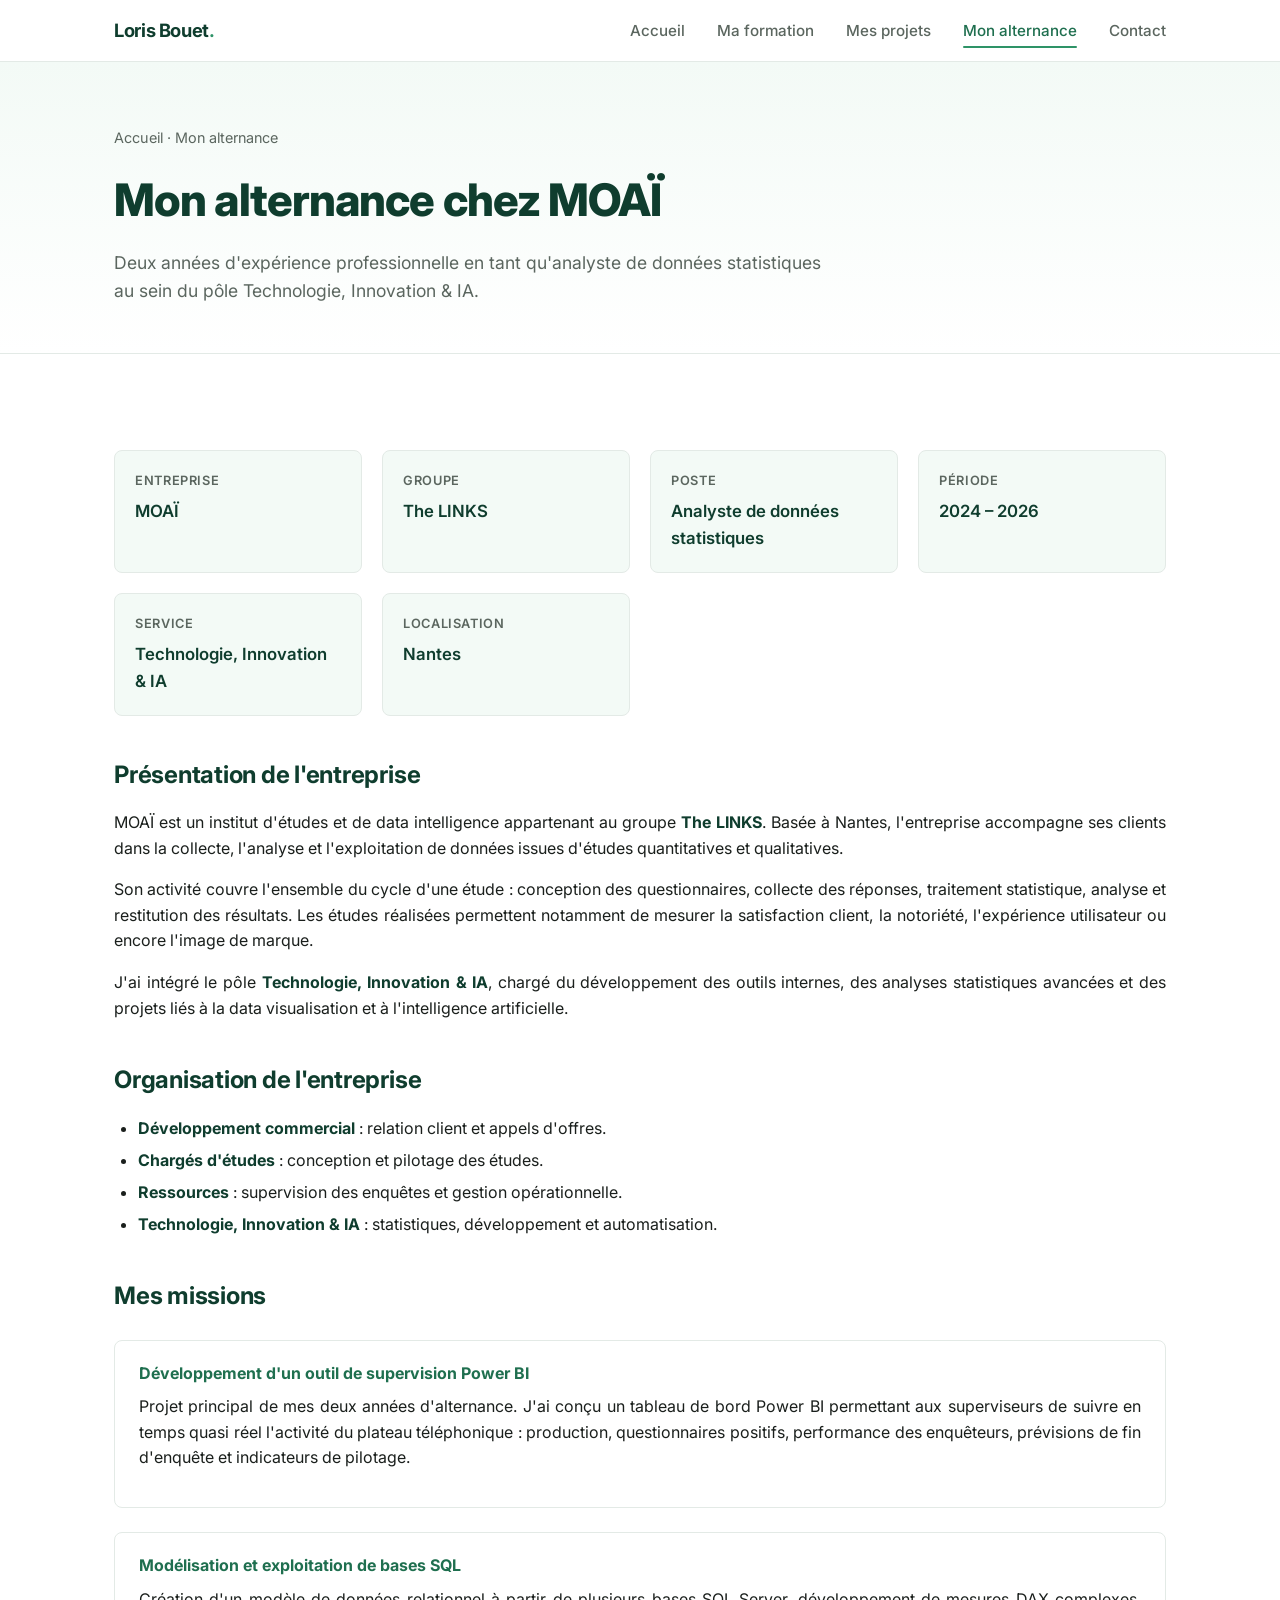
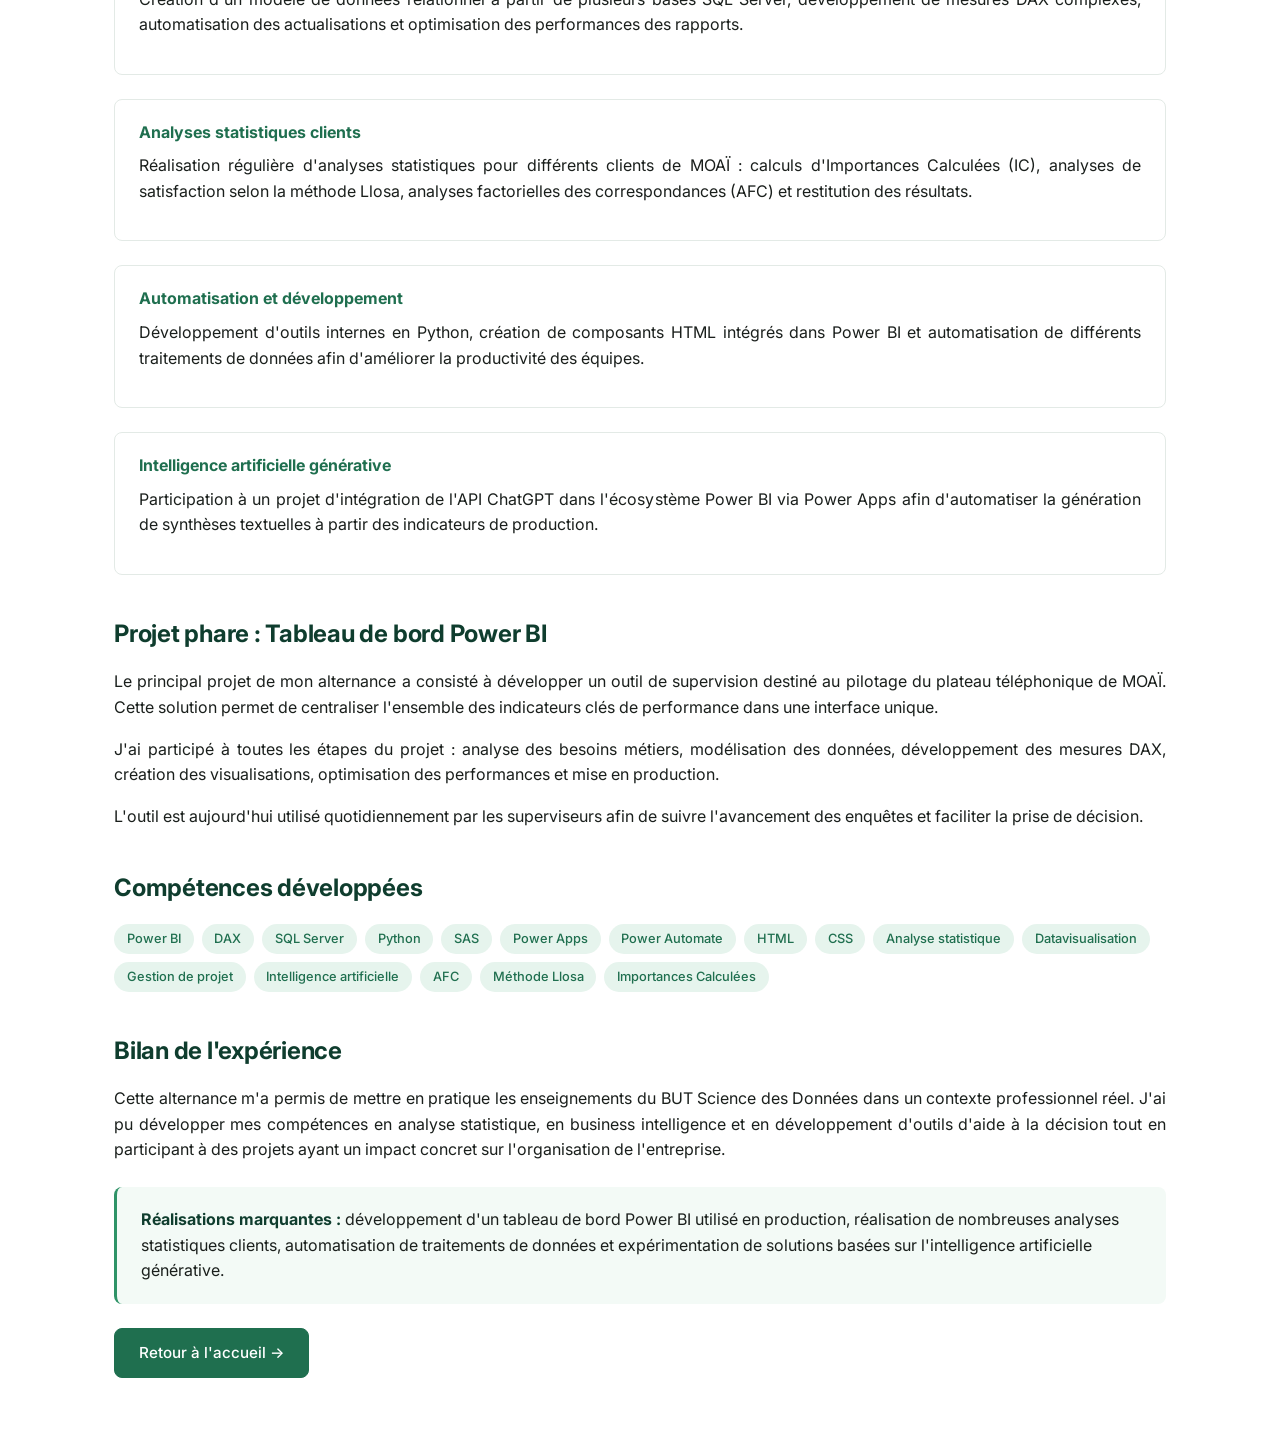
==== alternance.html @ 18eb28b9 "Initial commit" ====
<!DOCTYPE html>
<html lang="fr">
<head>
  <meta charset="UTF-8">
  <meta name="viewport" content="width=device-width, initial-scale=1.0">
  <title>Mon alternance — Loris Bouet</title>
  <link rel="preconnect" href="https://fonts.googleapis.com">
  <link rel="preconnect" href="https://fonts.gstatic.com" crossorigin>
  <link href="https://fonts.googleapis.com/css2?family=Inter:wght@400;500;600;700;800&display=swap" rel="stylesheet">
  <link rel="stylesheet" href="css/style.css">
</head>
<body>

  <nav class="navbar">
    <div class="navbar-inner">
      <a href="index.html" class="brand">Loris Bouet<span class="dot">.</span></a>
      <button class="nav-toggle" aria-label="Menu" onclick="document.getElementById('nav-links').classList.toggle('open')">☰</button>
      <ul class="nav-links" id="nav-links">
        <li><a href="index.html">Accueil</a></li>
        <li><a href="formation.html">Ma formation</a></li>
        <li><a href="projets.html">Mes projets</a></li>
        <li><a href="alternance.html" class="active">Mon alternance</a></li>
        <li><a href="contact.html">Contact</a></li>
      </ul>
    </div>
  </nav>

  <header class="page-header">
    <div class="container">
      <div class="breadcrumb"><a href="index.html">Accueil</a> · Mon alternance</div>
      <h1>Mon alternance chez MOAÏ</h1>
      <p>Deux années d'expérience professionnelle en tant qu'analyste de données statistiques au sein du pôle Technologie, Innovation & IA.</p>
    </div>
  </header>

  <main class="section">
    <div class="container content">

      <div class="info-grid">
        <div class="info-cell">
          <div class="label">Entreprise</div>
          <div class="value">MOAÏ</div>
        </div>
        <div class="info-cell">
          <div class="label">Groupe</div>
          <div class="value">The LINKS</div>
        </div>
        <div class="info-cell">
          <div class="label">Poste</div>
          <div class="value">Analyste de données statistiques</div>
        </div>
        <div class="info-cell">
          <div class="label">Période</div>
          <div class="value">2024 – 2026</div>
        </div>
        <div class="info-cell">
          <div class="label">Service</div>
          <div class="value">Technologie, Innovation & IA</div>
        </div>
        <div class="info-cell">
          <div class="label">Localisation</div>
          <div class="value">Nantes</div>
        </div>
      </div>

      <h2>Présentation de l'entreprise</h2>

      <p>
        MOAÏ est un institut d'études et de data intelligence appartenant au groupe
        <strong>The LINKS</strong>. Basée à Nantes, l'entreprise accompagne ses clients dans
        la collecte, l'analyse et l'exploitation de données issues d'études quantitatives
        et qualitatives.
      </p>

      <p>
        Son activité couvre l'ensemble du cycle d'une étude : conception des questionnaires,
        collecte des réponses, traitement statistique, analyse et restitution des résultats.
        Les études réalisées permettent notamment de mesurer la satisfaction client, la
        notoriété, l'expérience utilisateur ou encore l'image de marque.
      </p>

      <p>
        J'ai intégré le pôle <strong>Technologie, Innovation & IA</strong>, chargé du
        développement des outils internes, des analyses statistiques avancées et des projets
        liés à la data visualisation et à l'intelligence artificielle.
      </p>

      <h2>Organisation de l'entreprise</h2>

      <ul>
        <li><strong>Développement commercial</strong> : relation client et appels d'offres.</li>
        <li><strong>Chargés d'études</strong> : conception et pilotage des études.</li>
        <li><strong>Ressources</strong> : supervision des enquêtes et gestion opérationnelle.</li>
        <li><strong>Technologie, Innovation & IA</strong> : statistiques, développement et automatisation.</li>
      </ul>

      <h2>Mes missions</h2>

      <div class="semester">
        <h4>Développement d'un outil de supervision Power BI</h4>
        <p>
          Projet principal de mes deux années d'alternance. J'ai conçu un tableau de bord
          Power BI permettant aux superviseurs de suivre en temps quasi réel l'activité du
          plateau téléphonique : production, questionnaires positifs, performance des
          enquêteurs, prévisions de fin d'enquête et indicateurs de pilotage.
        </p>
      </div>

      <div class="semester">
        <h4>Modélisation et exploitation de bases SQL</h4>
        <p>
          Création d'un modèle de données relationnel à partir de plusieurs bases SQL Server,
          développement de mesures DAX complexes, automatisation des actualisations et
          optimisation des performances des rapports.
        </p>
      </div>

      <div class="semester">
        <h4>Analyses statistiques clients</h4>
        <p>
          Réalisation régulière d'analyses statistiques pour différents clients de MOAÏ :
          calculs d'Importances Calculées (IC), analyses de satisfaction selon la méthode
          Llosa, analyses factorielles des correspondances (AFC) et restitution des résultats.
        </p>
      </div>

      <div class="semester">
        <h4>Automatisation et développement</h4>
        <p>
          Développement d'outils internes en Python, création de composants HTML intégrés
          dans Power BI et automatisation de différents traitements de données afin
          d'améliorer la productivité des équipes.
        </p>
      </div>

      <div class="semester">
        <h4>Intelligence artificielle générative</h4>
        <p>
          Participation à un projet d'intégration de l'API ChatGPT dans l'écosystème Power BI
          via Power Apps afin d'automatiser la génération de synthèses textuelles à partir
          des indicateurs de production.
        </p>
      </div>

      <h2>Projet phare : Tableau de bord Power BI</h2>

      <p>
        Le principal projet de mon alternance a consisté à développer un outil de supervision
        destiné au pilotage du plateau téléphonique de MOAÏ. Cette solution permet de
        centraliser l'ensemble des indicateurs clés de performance dans une interface unique.
      </p>

      <p>
        J'ai participé à toutes les étapes du projet : analyse des besoins métiers,
        modélisation des données, développement des mesures DAX, création des visualisations,
        optimisation des performances et mise en production.
      </p>

      <p>
        L'outil est aujourd'hui utilisé quotidiennement par les superviseurs afin de suivre
        l'avancement des enquêtes et faciliter la prise de décision.
      </p>

      <h2>Compétences développées</h2>

      <div class="tags">
        <span class="tag">Power BI</span>
        <span class="tag">DAX</span>
        <span class="tag">SQL Server</span>
        <span class="tag">Python</span>
        <span class="tag">SAS</span>
        <span class="tag">Power Apps</span>
        <span class="tag">Power Automate</span>
        <span class="tag">HTML</span>
        <span class="tag">CSS</span>
        <span class="tag">Analyse statistique</span>
        <span class="tag">Datavisualisation</span>
        <span class="tag">Gestion de projet</span>
        <span class="tag">Intelligence artificielle</span>
        <span class="tag">AFC</span>
        <span class="tag">Méthode Llosa</span>
        <span class="tag">Importances Calculées</span>
      </div>

      <h2>Bilan de l'expérience</h2>

      <p>
        Cette alternance m'a permis de mettre en pratique les enseignements du BUT Science
        des Données dans un contexte professionnel réel. J'ai pu développer mes compétences
        en analyse statistique, en business intelligence et en développement d'outils d'aide
        à la décision tout en participant à des projets ayant un impact concret sur
        l'organisation de l'entreprise.
      </p>

      <div class="info-box">
        <strong>Réalisations marquantes :</strong> développement d'un tableau de bord Power BI
        utilisé en production, réalisation de nombreuses analyses statistiques clients,
        automatisation de traitements de données et expérimentation de solutions basées sur
        l'intelligence artificielle générative.
      </div>

      <div class="btn-row">
        <a href="index.html" class="btn">Retour à l'accueil →</a>
      </div>

    </div>
  </main>

</body>
</html>
---- css/style.css ----
/* =====================================================
   Portfolio Loris Bouet — Thème minimaliste vert
   ===================================================== */

:root {
  --green-900: #0f3d2e;
  --green-700: #1f6f4f;
  --green-500: #2e9367;
  --green-400: #4cb185;
  --green-100: #e6f4ed;
  --green-50: #f3faf6;
  --bg: #ffffff;
  --text: #1a1f1c;
  --text-soft: #5b665f;
  --border: #e3eae6;
  --shadow: 0 2px 12px rgba(15, 61, 46, 0.06);
  --shadow-lg: 0 8px 30px rgba(15, 61, 46, 0.10);
  --radius: 12px;
  --radius-sm: 8px;
  --max-width: 1100px;
  --font: 'Inter', -apple-system, BlinkMacSystemFont, 'Segoe UI', Roboto, 'Helvetica Neue', Arial, sans-serif;
}

* {
  box-sizing: border-box;
  margin: 0;
  padding: 0;
}

html {
  scroll-behavior: smooth;
}

body {
  font-family: var(--font);
  color: var(--text);
  background: var(--bg);
  line-height: 1.6;
  -webkit-font-smoothing: antialiased;
  font-size: 16px;
}

a {
  color: var(--green-700);
  text-decoration: none;
  transition: color 0.2s ease;
}

a:hover {
  color: var(--green-500);
}

img {
  max-width: 100%;
  display: block;
}

/* =====================================================
   Navigation
   ===================================================== */
.navbar {
  position: sticky;
  top: 0;
  z-index: 100;
  background: rgba(255, 255, 255, 0.85);
  backdrop-filter: blur(10px);
  -webkit-backdrop-filter: blur(10px);
  border-bottom: 1px solid var(--border);
}

.navbar-inner {
  max-width: var(--max-width);
  margin: 0 auto;
  padding: 1rem 1.5rem;
  display: flex;
  align-items: center;
  justify-content: space-between;
}

.brand {
  font-weight: 700;
  font-size: 1.15rem;
  color: var(--green-900);
  letter-spacing: -0.02em;
}

.brand .dot {
  color: var(--green-500);
}

.nav-links {
  list-style: none;
  display: flex;
  gap: 2rem;
}

.nav-links a {
  color: var(--text-soft);
  font-weight: 500;
  font-size: 0.95rem;
  position: relative;
  padding: 0.25rem 0;
}

.nav-links a:hover,
.nav-links a.active {
  color: var(--green-700);
}

.nav-links a.active::after {
  content: "";
  position: absolute;
  left: 0;
  right: 0;
  bottom: -4px;
  height: 2px;
  background: var(--green-500);
  border-radius: 2px;
}

.nav-toggle {
  display: none;
  background: none;
  border: none;
  cursor: pointer;
  font-size: 1.5rem;
  color: var(--green-900);
}

@media (max-width: 760px) {
  .nav-toggle {
    display: block;
  }
  .nav-links {
    display: none;
    position: absolute;
    top: 100%;
    left: 0;
    right: 0;
    background: white;
    flex-direction: column;
    padding: 1rem 1.5rem;
    gap: 1rem;
    border-bottom: 1px solid var(--border);
  }
  .nav-links.open {
    display: flex;
  }
}

/* =====================================================
   Layout
   ===================================================== */
.container {
  max-width: var(--max-width);
  margin: 0 auto;
  padding: 0 1.5rem;
}

.section {
  padding: 4rem 0;
}

.section-title {
  font-size: 2rem;
  font-weight: 700;
  color: var(--green-900);
  margin-bottom: 0.5rem;
  letter-spacing: -0.02em;
}

.section-subtitle {
  color: var(--text-soft);
  font-size: 1.05rem;
  margin-bottom: 2.5rem;
}

/* =====================================================
   Hero (page d'accueil)
   ===================================================== */
.hero {
  padding: 6rem 0 4rem;
  background: linear-gradient(180deg, var(--green-50) 0%, #ffffff 100%);
}

.hero-inner {
  max-width: var(--max-width);
  margin: 0 auto;
  padding: 0 1.5rem;
  text-align: center;
}

.hero-eyebrow {
  display: inline-block;
  padding: 0.4rem 1rem;
  border-radius: 999px;
  background: var(--green-100);
  color: var(--green-700);
  font-size: 0.85rem;
  font-weight: 500;
  margin-bottom: 1.5rem;
}

.hero h1 {
  font-size: clamp(2.2rem, 5vw, 3.6rem);
  font-weight: 800;
  letter-spacing: -0.03em;
  color: var(--green-900);
  line-height: 1.1;
  margin-bottom: 1rem;
}

.hero h1 .accent {
  color: var(--green-500);
}

.hero p {
  max-width: 640px;
  margin: 0 auto 2.5rem;
  font-size: 1.1rem;
  color: var(--text-soft);
}

/* =====================================================
   Cards grid (accueil + projets)
   ===================================================== */
.card-grid {
  display: grid;
  grid-template-columns: repeat(auto-fill, minmax(260px, 1fr));
  gap: 1.5rem;
}

.card {
  display: block;
  padding: 1.75rem;
  background: white;
  border: 1px solid var(--border);
  border-radius: var(--radius);
  transition: all 0.25s ease;
  color: inherit;
  text-decoration: none;
  position: relative;
  overflow: hidden;
}

.card::before {
  content: "";
  position: absolute;
  top: 0;
  left: 0;
  width: 100%;
  height: 3px;
  background: var(--green-500);
  transform: scaleX(0);
  transform-origin: left;
  transition: transform 0.3s ease;
}

.card:hover {
  border-color: var(--green-400);
  box-shadow: var(--shadow-lg);
  transform: translateY(-4px);
}

.card:hover::before {
  transform: scaleX(1);
}

.card-icon {
  width: 44px;
  height: 44px;
  border-radius: 10px;
  background: var(--green-100);
  color: var(--green-700);
  display: flex;
  align-items: center;
  justify-content: center;
  font-size: 1.4rem;
  font-weight: 700;
  margin-bottom: 1rem;
}

.card h3 {
  font-size: 1.15rem;
  font-weight: 600;
  color: var(--green-900);
  margin-bottom: 0.5rem;
}

.card p {
  color: var(--text-soft);
  font-size: 0.95rem;
}

.card .arrow {
  display: inline-block;
  margin-top: 1rem;
  color: var(--green-700);
  font-weight: 500;
  font-size: 0.9rem;
}

/* =====================================================
   Buttons
   ===================================================== */
.btn {
  display: inline-flex;
  align-items: center;
  gap: 0.5rem;
  padding: 0.75rem 1.5rem;
  background: var(--green-700);
  color: white;
  border-radius: var(--radius-sm);
  font-weight: 500;
  font-size: 0.95rem;
  transition: all 0.2s ease;
  border: 1px solid var(--green-700);
  cursor: pointer;
}

.btn:hover {
  background: var(--green-500);
  border-color: var(--green-500);
  color: white;
  transform: translateY(-1px);
}

.btn-outline {
  background: transparent;
  color: var(--green-700);
}

.btn-outline:hover {
  background: var(--green-100);
  color: var(--green-700);
}

.btn-row {
  display: flex;
  gap: 1rem;
  flex-wrap: wrap;
  margin-top: 1.5rem;
}

/* =====================================================
   Page header
   ===================================================== */
.page-header {
  padding: 4rem 0 3rem;
  background: linear-gradient(180deg, var(--green-50) 0%, #ffffff 100%);
  border-bottom: 1px solid var(--border);
}

.page-header h1 {
  font-size: clamp(2rem, 4vw, 2.8rem);
  font-weight: 800;
  color: var(--green-900);
  letter-spacing: -0.02em;
  margin-bottom: 0.75rem;
}

.page-header p {
  color: var(--text-soft);
  font-size: 1.1rem;
  max-width: 720px;
}

.breadcrumb {
  font-size: 0.9rem;
  color: var(--text-soft);
  margin-bottom: 1rem;
}

.breadcrumb a {
  color: var(--text-soft);
}

.breadcrumb a:hover {
  color: var(--green-700);
}

/* =====================================================
   Content blocks
   ===================================================== */
.content h2 {
  font-size: 1.5rem;
  font-weight: 700;
  color: var(--green-900);
  margin-top: 2.5rem;
  margin-bottom: 1rem;
  letter-spacing: -0.01em;
}

.content p,
.content li {
    text-align: justify;
}

.content h3 {
  font-size: 1.15rem;
  font-weight: 600;
  color: var(--green-700);
  margin-top: 1.75rem;
  margin-bottom: 0.5rem;
}

.content p {
  margin-bottom: 1rem;
  color: var(--text);
}

.content ul,
.content ol {
  margin: 0 0 1.25rem 1.5rem;
  color: var(--text);
}

.content li {
  margin-bottom: 0.4rem;
}

.content strong {
  color: var(--green-900);
}

/* Tag pills */
.tags {
  display: flex;
  flex-wrap: wrap;
  gap: 0.5rem;
  margin: 1rem 0 1.5rem;
}

.tag {
  display: inline-block;
  padding: 0.3rem 0.8rem;
  background: var(--green-100);
  color: var(--green-700);
  border-radius: 999px;
  font-size: 0.8rem;
  font-weight: 500;
}

/* Info boxes */
.info-box {
  padding: 1.25rem 1.5rem;
  background: var(--green-50);
  border-left: 3px solid var(--green-500);
  border-radius: var(--radius-sm);
  margin: 1.5rem 0;
}

.info-box.warn {
  background: #fff8e6;
  border-left-color: #d99a1a;
}

/* =====================================================
   PDF embed
   ===================================================== */
.pdf-embed {
  width: 100%;
  height: 750px;
  border: 1px solid var(--border);
  border-radius: var(--radius);
  background: var(--green-50);
  margin-top: 1rem;
  box-shadow: var(--shadow);
}

.pdf-wrap {
  margin: 2rem 0;
}

.pdf-wrap h3 {
  margin-bottom: 0.75rem;
}

/* =====================================================
   Formation
   ===================================================== */
.info-grid {
  display: grid;
  grid-template-columns: repeat(auto-fit, minmax(220px, 1fr));
  gap: 1.25rem;
  margin: 2rem 0;
}

.info-cell {
  padding: 1.25rem;
  background: var(--green-50);
  border-radius: var(--radius-sm);
  border: 1px solid var(--border);
}

.info-cell .label {
  font-size: 0.8rem;
  text-transform: uppercase;
  letter-spacing: 0.05em;
  color: var(--text-soft);
  font-weight: 600;
  margin-bottom: 0.4rem;
}

.info-cell .value {
  font-size: 1.05rem;
  font-weight: 600;
  color: var(--green-900);
}

.semester {
  margin: 1.5rem 0;
  padding: 1.25rem 1.5rem;
  background: white;
  border: 1px solid var(--border);
  border-radius: var(--radius-sm);
}

.semester h4 {
  color: var(--green-700);
  margin-bottom: 0.5rem;
  font-size: 1rem;
}

/* =====================================================
   Contact
   ===================================================== */
.contact-grid {
  display: grid;
  grid-template-columns: 1fr 1fr;
  gap: 2rem;
  margin-top: 2rem;
}

@media (max-width: 760px) {
  .contact-grid {
    grid-template-columns: 1fr;
  }
}

.contact-card {
  padding: 2rem;
  background: white;
  border: 1px solid var(--border);
  border-radius: var(--radius);
  box-shadow: var(--shadow);
  text-align: center;
}

.contact-card h3 {
  color: var(--green-900);
  margin-bottom: 1rem;
  font-size: 1.2rem;
}

.contact-card img {
  max-width: 200px;
  margin: 1rem auto;
}

/* =====================================================
   Footer
   ===================================================== */
.footer {
  margin-top: 4rem;
  padding: 2.5rem 0;
  border-top: 1px solid var(--border);
  text-align: center;
  color: var(--text-soft);
  font-size: 0.9rem;
  background: var(--green-50);
}

.footer .brand {
  display: block;
  margin-bottom: 0.5rem;
}
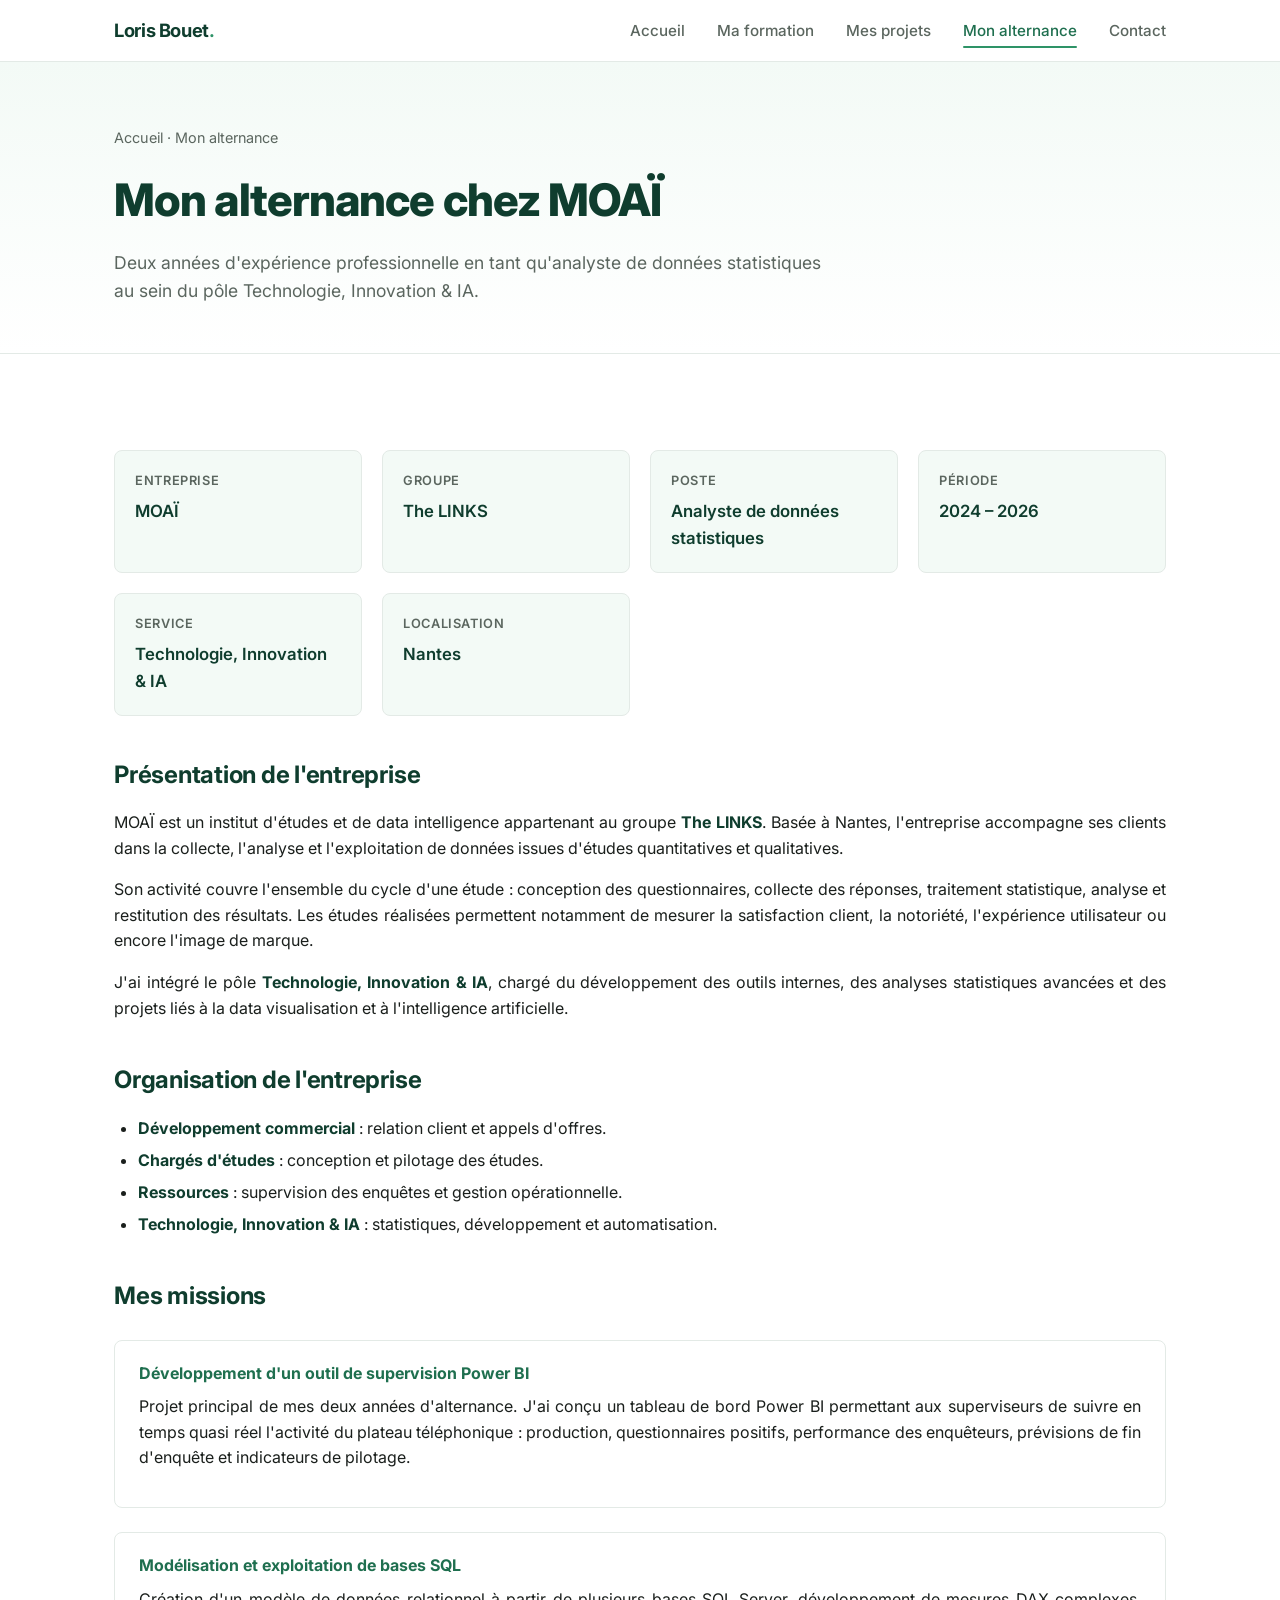
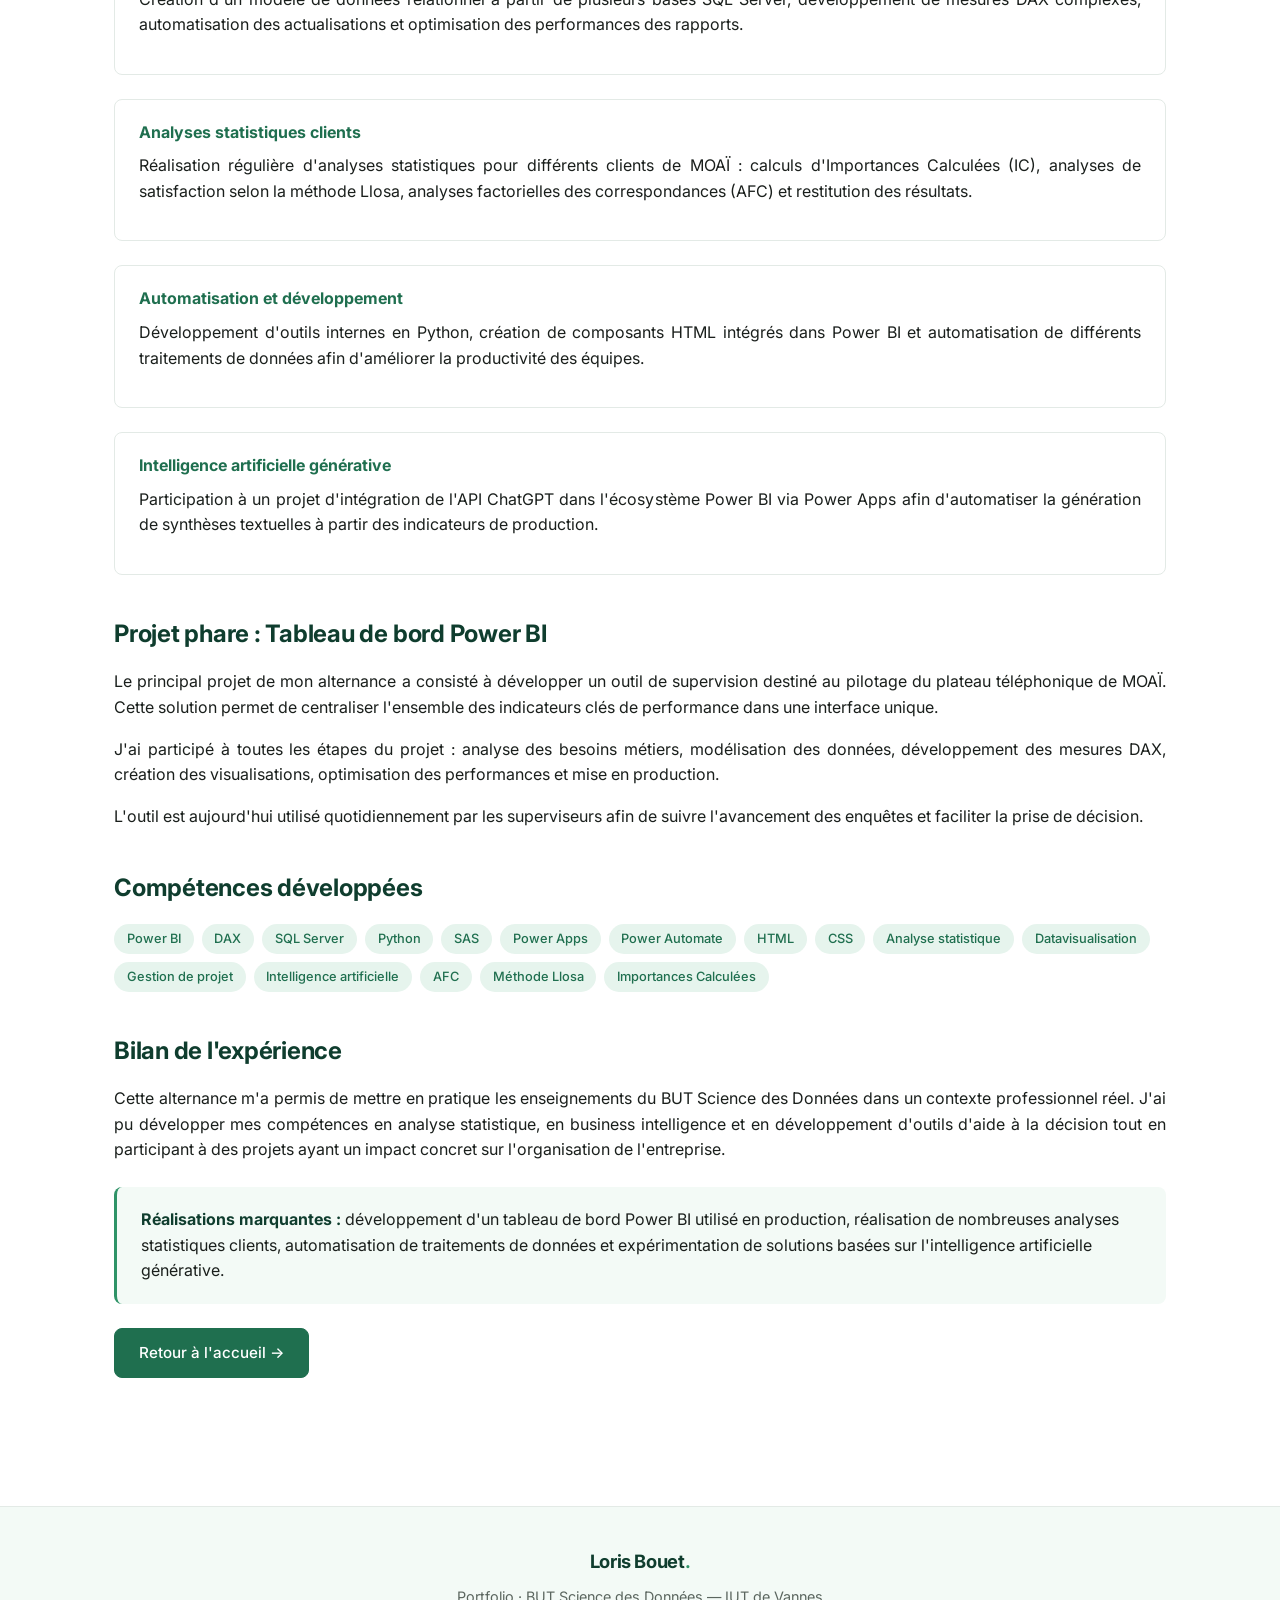
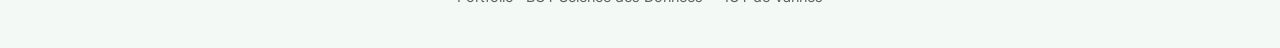
==== commit a6d6241f: "Update alternance.html" ====
--- a/alternance.html
+++ b/alternance.html
@@ -206,5 +206,12 @@
     </div>
   </main>
 
+  <footer class="footer">
+    <div class="container">
+      <span class="brand">Loris Bouet<span class="dot">.</span></span>
+      Portfolio · BUT Science des Données — IUT de Vannes
+    </div>
+  </footer>
+
 </body>
-</html>+</html>
